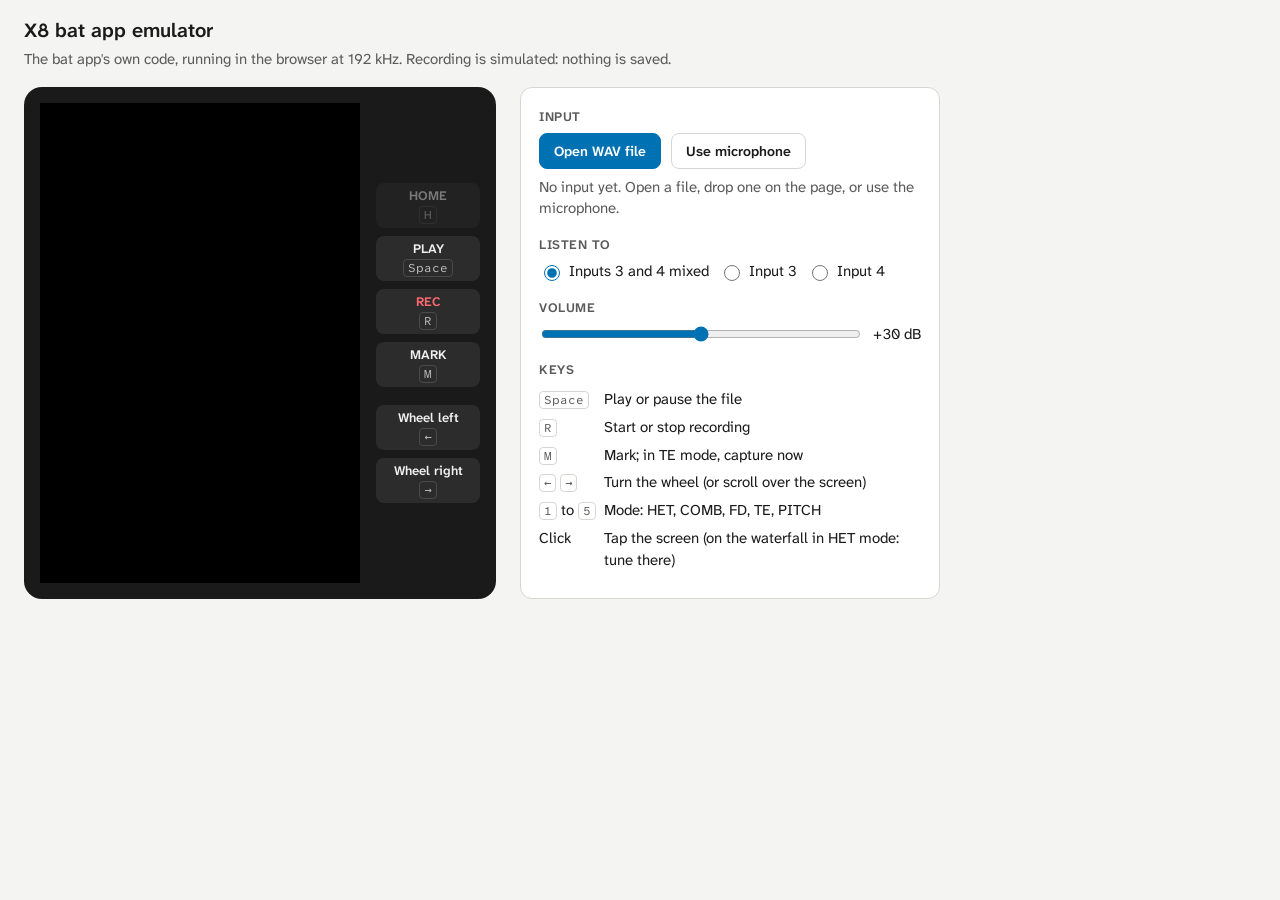
==== web/index.html @ 0a946ba2 "Add the web emulator for the X8 bat app crates/bat-app-web wraps BatApp for JavaScript; web/ is a st" ====
<!doctype html>
<html lang="en">
<head>
<meta charset="utf-8">
<meta name="viewport" content="width=device-width, initial-scale=1">
<title>X8 bat app emulator</title>
<meta name="color-scheme" content="light dark">
<link rel="preconnect" href="https://fonts.googleapis.com">
<link rel="preconnect" href="https://fonts.gstatic.com" crossorigin>
<link rel="stylesheet" href="https://fonts.googleapis.com/css2?family=Atkinson+Hyperlegible+Next:wght@400;600&family=Atkinson+Hyperlegible+Mono:wght@400&display=swap">
<link rel="stylesheet" href="style.css">
</head>
<body>
<header>
  <h1>X8 bat app emulator</h1>
  <p>The bat app's own code, running in the browser at 192 kHz. Recording is simulated: nothing is saved.</p>
</header>

<main>
  <section class="device" aria-label="Recorder">
    <canvas id="screen" width="320" height="480" aria-label="Recorder screen. Click to tap, scroll to turn the wheel."></canvas>
    <div class="controls">
    <div class="hw" role="group" aria-label="Recorder buttons">
      <button type="button" data-button="home" disabled title="Returns to the X8's app launcher, which is not emulated">HOME<kbd>H</kbd></button>
      <button type="button" data-button="play" title="Play or pause the input file (Space)">PLAY<kbd>Space</kbd></button>
      <button type="button" data-button="rec" class="rec" title="Start or stop recording (R)">REC<kbd>R</kbd></button>
      <button type="button" data-button="mark" title="Add a mark; in TE mode, capture now (M)">MARK<kbd>M</kbd></button>
    </div>
    <div class="hw wheel" role="group" aria-label="Wheel">
      <button type="button" data-wheel="-1" title="Turn the wheel left (Left arrow)">Wheel left<kbd>&larr;</kbd></button>
      <button type="button" data-wheel="1" title="Turn the wheel right (Right arrow)">Wheel right<kbd>&rarr;</kbd></button>
    </div>
    </div>
  </section>

  <section class="panel" aria-label="Emulator controls">
    <h2>Input</h2>
    <div class="row">
      <label class="button primary">Open WAV file<input id="file" type="file" accept="audio/*,.wav" hidden></label>
      <button type="button" id="mic">Use microphone</button>
    </div>
    <p id="input-status" class="status">No input yet. Open a file, drop one on the page, or use the microphone.</p>
    <p id="audio-paused" class="notice" hidden>The browser has paused audio until you click the page or press a key.</p>

    <div id="transport" class="transport" hidden>
      <button type="button" id="play">Play</button>
      <input id="seek" type="range" min="0" max="1000" value="0" aria-label="Position">
      <span id="time" class="num">0:00 / 0:00</span>
      <label class="check"><input id="loop" type="checkbox" checked> Loop</label>
    </div>

    <h2>Listen to</h2>
    <div class="row" role="radiogroup" aria-label="Input sent to the headphones">
      <label class="check"><input type="radio" name="source" value="mix" checked> Inputs 3 and 4 mixed</label>
      <label class="check"><input type="radio" name="source" value="3"> Input 3</label>
      <label class="check"><input type="radio" name="source" value="4"> Input 4</label>
    </div>

    <h2>Volume</h2>
    <div class="row">
      <input id="volume" type="range" min="0" max="60" step="1" value="30" aria-label="Volume">
      <span id="volume-value" class="num">+30 dB</span>
    </div>

    <h2>Keys</h2>
    <table class="keys">
      <tr><td><kbd>Space</kbd></td><td>Play or pause the file</td></tr>
      <tr><td><kbd>R</kbd></td><td>Start or stop recording</td></tr>
      <tr><td><kbd>M</kbd></td><td>Mark; in TE mode, capture now</td></tr>
      <tr><td><kbd>&larr;</kbd> <kbd>&rarr;</kbd></td><td>Turn the wheel (or scroll over the screen)</td></tr>
      <tr><td><kbd>1</kbd> to <kbd>5</kbd></td><td>Mode: HET, COMB, FD, TE, PITCH</td></tr>
      <tr><td>Click</td><td>Tap the screen (on the waterfall in HET mode: tune there)</td></tr>
    </table>

    <p id="load" class="status num"></p>
  </section>
</main>

<script type="module" src="app.js"></script>
</body>
</html>
---- web/style.css ----
/* Tokens. The accent and recording colours are the X8 firmware's own blue and
   red, so the page matches the screen it frames. */
:root {
  --bg: #f4f4f2;
  --panel: #ffffff;
  --text: #1b1b1b;
  --muted: #5a5a5a;
  --line: #d6d6d2;
  --accent: #0072b3;      /* X8 blue, darkened for 4.5:1 on white */
  --accent-text: #ffffff;
  --accent-fill: #0072b3; /* filled buttons: white text needs this darker blue for 4.5:1 */
  --rec: #c81d25;
  --device: #1a1a1a;
  --focus: #0092e5;
  color-scheme: light dark;
}
@media (prefers-color-scheme: dark) {
  :root {
    --bg: #121212;
    --panel: #1c1c1c;
    --text: #ececec;
    --muted: #a6a6a6;
    --line: #333333;
    --accent: #0092e5;    /* X8 blue */
    --accent-text: #ffffff;
    --rec: #df252d;
    --device: #000000;
  }
}

* { box-sizing: border-box; }
/* Elements given display rules below still hide when marked hidden. */
[hidden] { display: none !important; }
html { background: var(--bg); color: var(--text); }
body {
  margin: 0;
  font: 15px/1.45 "Atkinson Hyperlegible Next", system-ui, sans-serif;
  min-height: 100vh;
}
.num, kbd, input[type="range"] + .num { font-variant-numeric: tabular-nums; }
kbd {
  font: 12px "Atkinson Hyperlegible Mono", ui-monospace, monospace;
  border: 1px solid var(--line);
  border-radius: 4px;
  padding: 0 4px;
  color: var(--muted);
}
::selection { background: var(--accent); color: var(--accent-text); }
:focus-visible { outline: 2px solid var(--focus); outline-offset: 2px; }

header { padding: 16px 24px 0; }
h1 { font-size: 20px; font-weight: 600; margin: 0; }
header p { margin: 4px 0 0; color: var(--muted); }

main {
  display: grid;
  grid-template-columns: max-content minmax(280px, 420px);
  gap: 24px;
  padding: 16px 24px 24px;
  align-items: start;
}

.device {
  background: var(--device);
  border-radius: 18px;
  padding: 16px;
  width: max-content;
  display: grid;
  grid-template-columns: auto auto;
  gap: 16px;
  align-items: center;
}
/* Buttons beside the screen, so the screen can be as tall as the window allows. */
.controls { display: grid; gap: 18px; }
.controls .hw { flex-direction: column; }
.controls .hw button { width: 104px; }
/* The canvas is the X8's 320 x 480 panel. JS sets its CSS size to a whole or
   half multiple that fits, and pixelated scaling keeps the device fonts sharp. */
#screen {
  display: block;
  image-rendering: pixelated;
  background: #000;
  cursor: pointer;
  touch-action: none;
}
.hw { display: flex; gap: 8px; }
.hw button {
  background: #2c2c2c;
  color: #f0f0f0;
  border: 0;
  border-radius: 8px;
  min-width: 72px;
  min-height: 40px;
  padding: 4px 10px;
  font: 600 13px "Atkinson Hyperlegible Next", system-ui, sans-serif;
  display: grid;
  justify-items: center;
  cursor: pointer;
}
.hw button kbd { border-color: #4a4a4a; color: #bdbdbd; margin-top: 2px; }
.hw button:hover:not(:disabled) { background: #3a3a3a; }
.hw button:disabled { opacity: 0.45; cursor: default; }
.hw button.rec { color: #ff6b70; }
/* Darker than the X8's red, so the white label and key hint reach 4.5:1. */
.hw button.rec[aria-pressed="true"] { background: #b81c23; color: #fff; }
.hw button.rec[aria-pressed="true"] kbd { color: #fff; border-color: rgba(255, 255, 255, 0.6); }

.panel {
  background: var(--panel);
  border: 1px solid var(--line);
  border-radius: 12px;
  padding: 4px 18px 16px;
}
.panel h2 {
  font-size: 13px;
  font-weight: 600;
  text-transform: uppercase;
  letter-spacing: 0.04em;
  color: var(--muted);
  margin: 16px 0 6px;
}
.row { display: flex; gap: 10px; align-items: center; flex-wrap: wrap; }
.status { color: var(--muted); margin: 8px 0 0; }
.notice { margin: 8px 0 0; font-weight: 600; }

button, .button {
  font: 600 14px "Atkinson Hyperlegible Next", system-ui, sans-serif;
  color: var(--text);
  background: transparent;
  border: 1px solid var(--line);
  border-radius: 8px;
  padding: 7px 14px;
  min-height: 36px;
  cursor: pointer;
  display: inline-flex;
  align-items: center;
}
button:hover, .button:hover { border-color: var(--muted); }
.button.primary { background: var(--accent-fill); border-color: var(--accent-fill); color: var(--accent-text); }

.transport {
  display: grid;
  grid-template-columns: auto 1fr auto;
  gap: 10px;
  align-items: center;
  margin-top: 10px;
}
.transport .check { grid-column: 1 / -1; }
.transport #play { min-width: 72px; justify-content: center; }
input[type="range"] { accent-color: var(--accent); min-width: 120px; flex: 1; }
.check { display: inline-flex; gap: 6px; align-items: center; cursor: pointer; }
input[type="radio"], input[type="checkbox"] { accent-color: var(--accent); width: 16px; height: 16px; }

.keys { border-collapse: collapse; width: 100%; }
.keys td { padding: 3px 8px 3px 0; vertical-align: top; }
.keys td:first-child { white-space: nowrap; width: 1%; }

body.dropping main { outline: 3px dashed var(--accent); outline-offset: -8px; }

@media (max-width: 760px) {
  header, main { padding-left: 16px; padding-right: 16px; }
  main { grid-template-columns: 1fr; }
  .device { grid-template-columns: 1fr; justify-items: center; width: auto; }
  .controls .hw button { width: auto; }
  .controls { grid-auto-flow: row; }
  .controls .hw { flex-direction: row; flex-wrap: wrap; justify-content: center; }
}
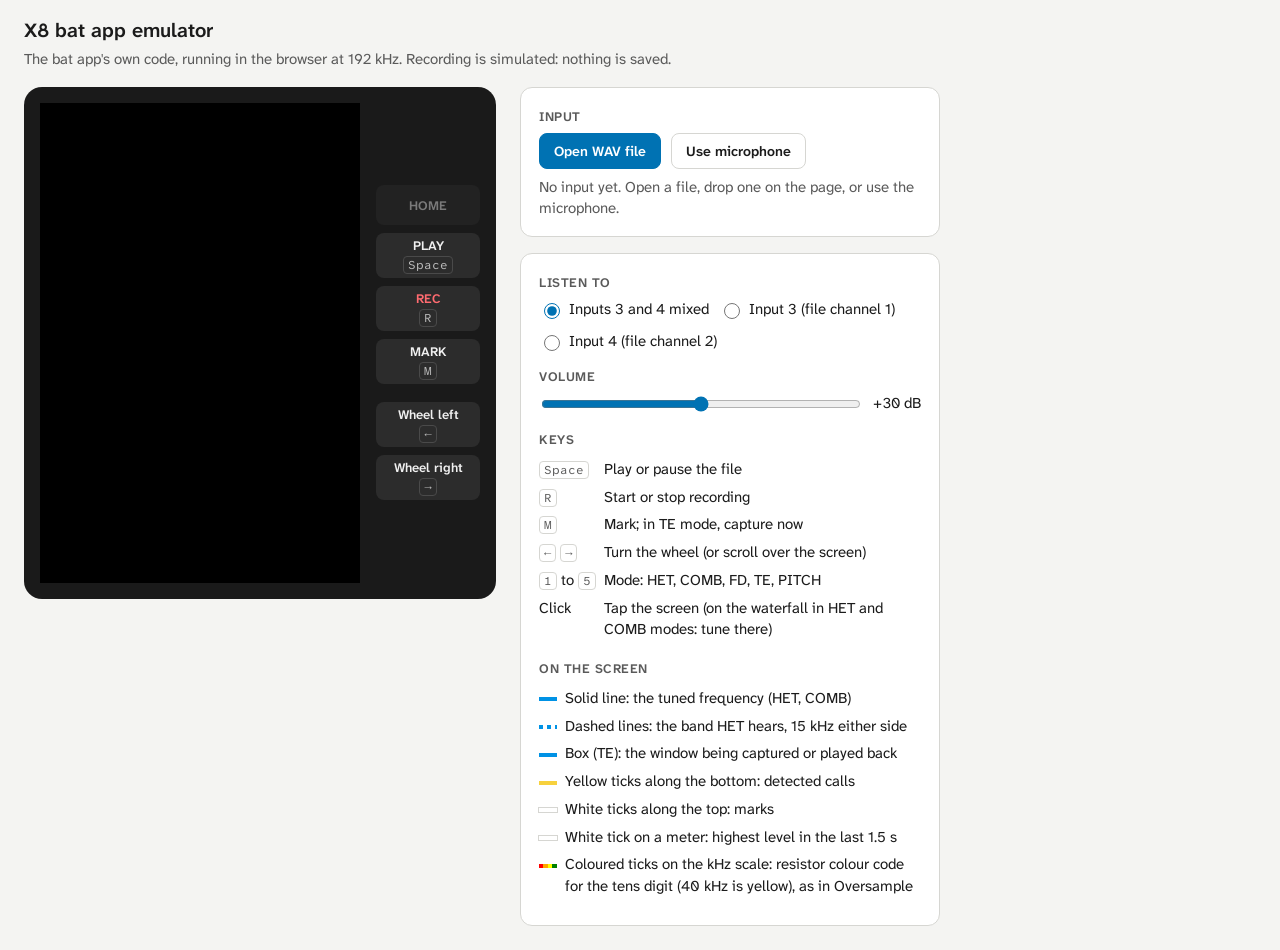
==== commit 2d7bfbdb: "Bat app and emulator: changes from a fresh screenshot review Device screen: the call snapshot now st" ====
--- a/web/index.html
+++ b/web/index.html
@@ -21,19 +21,19 @@
     <canvas id="screen" width="320" height="480" aria-label="Recorder screen. Click to tap, scroll to turn the wheel."></canvas>
     <div class="controls">
     <div class="hw" role="group" aria-label="Recorder buttons">
-      <button type="button" data-button="home" disabled title="Returns to the X8's app launcher, which is not emulated">HOME<kbd>H</kbd></button>
+      <button type="button" data-button="home" disabled title="Returns to the X8's app launcher, which is not emulated">HOME</button>
       <button type="button" data-button="play" title="Play or pause the input file (Space)">PLAY<kbd>Space</kbd></button>
       <button type="button" data-button="rec" class="rec" title="Start or stop recording (R)">REC<kbd>R</kbd></button>
       <button type="button" data-button="mark" title="Add a mark; in TE mode, capture now (M)">MARK<kbd>M</kbd></button>
     </div>
     <div class="hw wheel" role="group" aria-label="Wheel">
-      <button type="button" data-wheel="-1" title="Turn the wheel left (Left arrow)">Wheel left<kbd>&larr;</kbd></button>
-      <button type="button" data-wheel="1" title="Turn the wheel right (Right arrow)">Wheel right<kbd>&rarr;</kbd></button>
+      <button type="button" data-wheel="-1" title="Turn the wheel left: lowers the setting at the bottom of the screen (Left arrow)">Wheel left<kbd>&larr;</kbd></button>
+      <button type="button" data-wheel="1" title="Turn the wheel right: raises the setting at the bottom of the screen (Right arrow)">Wheel right<kbd>&rarr;</kbd></button>
     </div>
     </div>
   </section>
 
-  <section class="panel" aria-label="Emulator controls">
+  <section class="panel input" aria-label="Input">
     <h2>Input</h2>
     <div class="row">
       <label class="button primary">Open WAV file<input id="file" type="file" accept="audio/*,.wav" hidden></label>
@@ -48,12 +48,14 @@
       <span id="time" class="num">0:00 / 0:00</span>
       <label class="check"><input id="loop" type="checkbox" checked> Loop</label>
     </div>
+  </section>
 
+  <section class="panel settings" aria-label="Emulator settings">
     <h2>Listen to</h2>
     <div class="row" role="radiogroup" aria-label="Input sent to the headphones">
       <label class="check"><input type="radio" name="source" value="mix" checked> Inputs 3 and 4 mixed</label>
-      <label class="check"><input type="radio" name="source" value="3"> Input 3</label>
-      <label class="check"><input type="radio" name="source" value="4"> Input 4</label>
+      <label class="check"><input type="radio" name="source" value="3"> Input 3 (file channel 1)</label>
+      <label class="check"><input type="radio" name="source" value="4"> Input 4 (file channel 2)</label>
     </div>
 
     <h2>Volume</h2>
@@ -69,7 +71,18 @@
       <tr><td><kbd>M</kbd></td><td>Mark; in TE mode, capture now</td></tr>
       <tr><td><kbd>&larr;</kbd> <kbd>&rarr;</kbd></td><td>Turn the wheel (or scroll over the screen)</td></tr>
       <tr><td><kbd>1</kbd> to <kbd>5</kbd></td><td>Mode: HET, COMB, FD, TE, PITCH</td></tr>
-      <tr><td>Click</td><td>Tap the screen (on the waterfall in HET mode: tune there)</td></tr>
+      <tr><td>Click</td><td>Tap the screen (on the waterfall in HET and COMB modes: tune there)</td></tr>
+    </table>
+
+    <h2>On the screen</h2>
+    <table class="keys legend">
+      <tr><td><span class="swatch" style="background:#0092e5"></span></td><td>Solid line: the tuned frequency (HET, COMB)</td></tr>
+      <tr><td><span class="swatch dashed"></span></td><td>Dashed lines: the band HET hears, 15 kHz either side</td></tr>
+      <tr><td><span class="swatch" style="background:#0092e5"></span></td><td>Box (TE): the window being captured or played back</td></tr>
+      <tr><td><span class="swatch" style="background:#f7d13d"></span></td><td>Yellow ticks along the bottom: detected calls</td></tr>
+      <tr><td><span class="swatch" style="background:#ffffff; outline:1px solid var(--line)"></span></td><td>White ticks along the top: marks</td></tr>
+      <tr><td><span class="swatch" style="background:#ffffff; outline:1px solid var(--line)"></span></td><td>White tick on a meter: highest level in the last 1.5 s</td></tr>
+      <tr><td><span class="swatch resistor"></span></td><td>Coloured ticks on the kHz scale: resistor colour code for the tens digit (40 kHz is yellow), as in Oversample</td></tr>
     </table>
 
     <p id="load" class="status num"></p>
--- a/web/style.css
+++ b/web/style.css
@@ -55,10 +55,15 @@
 main {
   display: grid;
   grid-template-columns: max-content minmax(280px, 420px);
-  gap: 24px;
+  grid-template-areas: "device input" "device settings";
+  grid-template-rows: auto 1fr;
+  gap: 16px 24px;
   padding: 16px 24px 24px;
   align-items: start;
 }
+.device { grid-area: device; }
+.panel.input { grid-area: input; }
+.panel.settings { grid-area: settings; }
 
 .device {
   background: var(--device);
@@ -154,14 +159,18 @@
 .keys { border-collapse: collapse; width: 100%; }
 .keys td { padding: 3px 8px 3px 0; vertical-align: top; }
 .keys td:first-child { white-space: nowrap; width: 1%; }
+.swatch { display: inline-block; width: 18px; height: 4px; vertical-align: middle; }
+.swatch.dashed { background: repeating-linear-gradient(90deg, #0092e5 0 4px, transparent 4px 8px); }
+.swatch.resistor { background: linear-gradient(90deg, #ff0000 0 25%, #ffa500 25% 50%, #ffff00 50% 75%, #008000 75%); }
 
 body.dropping main { outline: 3px dashed var(--accent); outline-offset: -8px; }
 
 @media (max-width: 760px) {
   header, main { padding-left: 16px; padding-right: 16px; }
-  main { grid-template-columns: 1fr; }
+  /* On a phone, the input comes first: opening a file is the first thing to do. */
+  main { grid-template-columns: 1fr; grid-template-areas: "input" "device" "settings"; grid-template-rows: auto; }
   .device { grid-template-columns: 1fr; justify-items: center; width: auto; }
   .controls .hw button { width: auto; }
   .controls { grid-auto-flow: row; }
-  .controls .hw { flex-direction: row; flex-wrap: wrap; justify-content: center; }
+  .controls .hw { display: grid; grid-template-columns: 1fr 1fr; }
 }
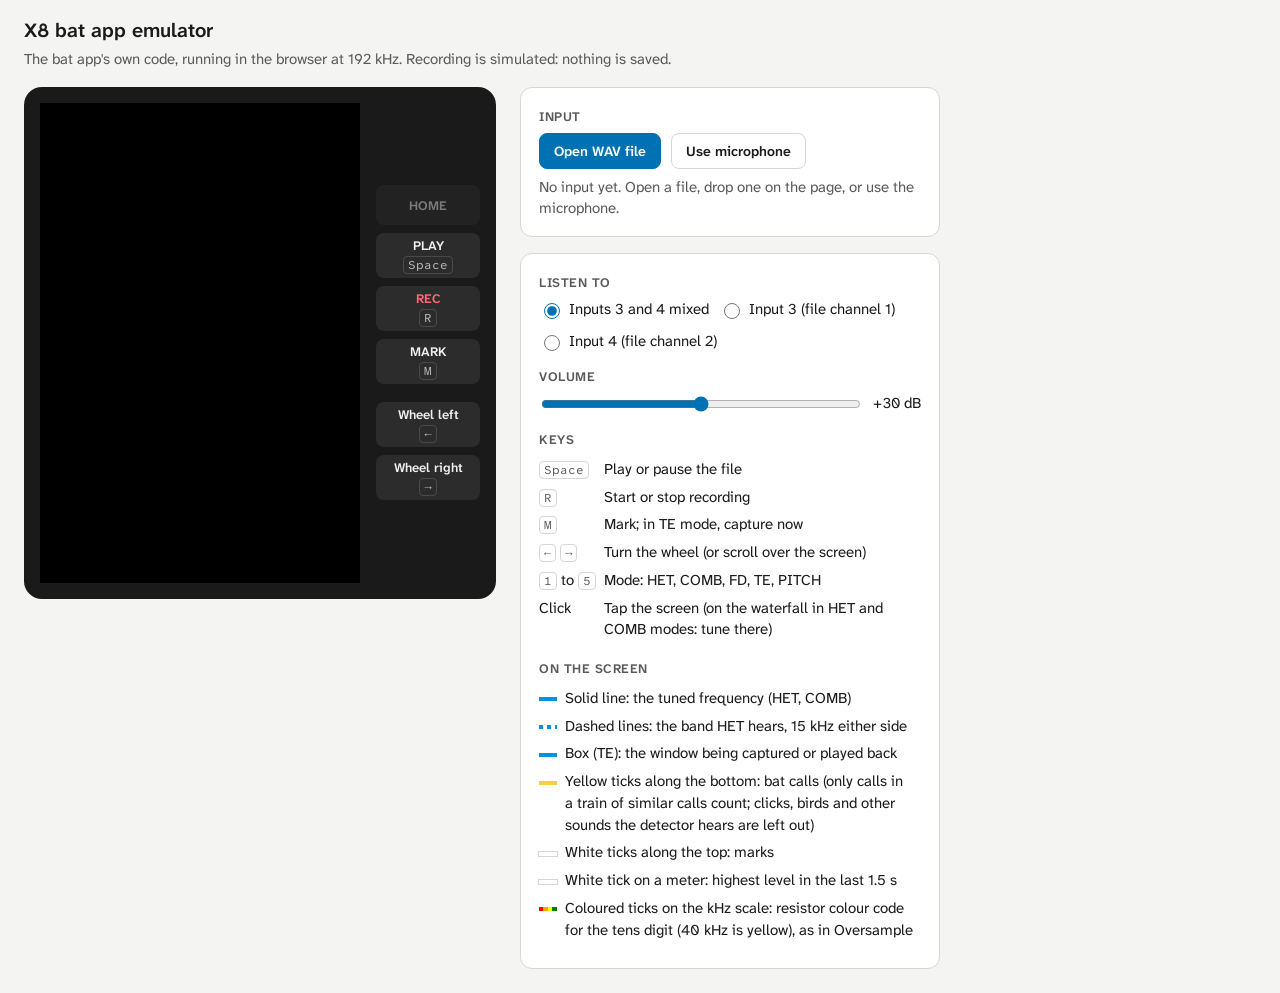
==== commit ece0019a: "Tell bat calls from other sounds: CallClassifier, used by the bat app The call detector fires on cli" ====
--- a/web/index.html
+++ b/web/index.html
@@ -79,7 +79,7 @@
       <tr><td><span class="swatch" style="background:#0092e5"></span></td><td>Solid line: the tuned frequency (HET, COMB)</td></tr>
       <tr><td><span class="swatch dashed"></span></td><td>Dashed lines: the band HET hears, 15 kHz either side</td></tr>
       <tr><td><span class="swatch" style="background:#0092e5"></span></td><td>Box (TE): the window being captured or played back</td></tr>
-      <tr><td><span class="swatch" style="background:#f7d13d"></span></td><td>Yellow ticks along the bottom: detected calls</td></tr>
+      <tr><td><span class="swatch" style="background:#f7d13d"></span></td><td>Yellow ticks along the bottom: bat calls (only calls in a train of similar calls count; clicks, birds and other sounds the detector hears are left out)</td></tr>
       <tr><td><span class="swatch" style="background:#ffffff; outline:1px solid var(--line)"></span></td><td>White ticks along the top: marks</td></tr>
       <tr><td><span class="swatch" style="background:#ffffff; outline:1px solid var(--line)"></span></td><td>White tick on a meter: highest level in the last 1.5 s</td></tr>
       <tr><td><span class="swatch resistor"></span></td><td>Coloured ticks on the kHz scale: resistor colour code for the tens digit (40 kHz is yellow), as in Oversample</td></tr>
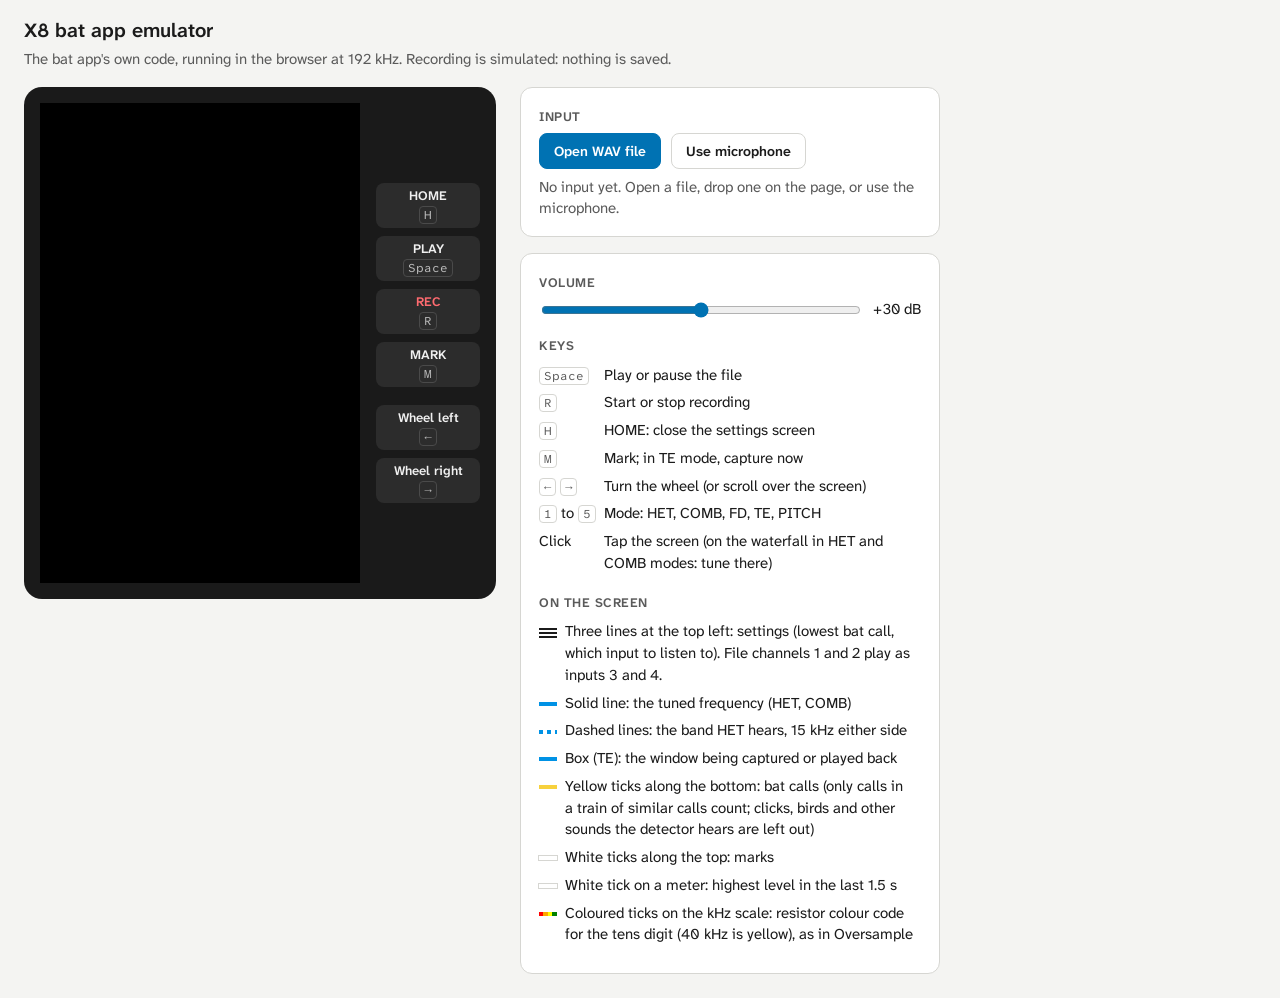
==== commit ebabc78f: "Bat app: settings screen with lowest bat call and listen to A menu button at the left of the title b" ====
--- a/web/index.html
+++ b/web/index.html
@@ -21,7 +21,7 @@
     <canvas id="screen" width="320" height="480" aria-label="Recorder screen. Click to tap, scroll to turn the wheel."></canvas>
     <div class="controls">
     <div class="hw" role="group" aria-label="Recorder buttons">
-      <button type="button" data-button="home" disabled title="Returns to the X8's app launcher, which is not emulated">HOME</button>
+      <button type="button" data-button="home" title="Closes the settings screen (H). On the main screen it would return to the X8's app launcher, which is not emulated.">HOME<kbd>H</kbd></button>
       <button type="button" data-button="play" title="Play or pause the input file (Space)">PLAY<kbd>Space</kbd></button>
       <button type="button" data-button="rec" class="rec" title="Start or stop recording (R)">REC<kbd>R</kbd></button>
       <button type="button" data-button="mark" title="Add a mark; in TE mode, capture now (M)">MARK<kbd>M</kbd></button>
@@ -51,13 +51,6 @@
   </section>
 
   <section class="panel settings" aria-label="Emulator settings">
-    <h2>Listen to</h2>
-    <div class="row" role="radiogroup" aria-label="Input sent to the headphones">
-      <label class="check"><input type="radio" name="source" value="mix" checked> Inputs 3 and 4 mixed</label>
-      <label class="check"><input type="radio" name="source" value="3"> Input 3 (file channel 1)</label>
-      <label class="check"><input type="radio" name="source" value="4"> Input 4 (file channel 2)</label>
-    </div>
-
     <h2>Volume</h2>
     <div class="row">
       <input id="volume" type="range" min="0" max="60" step="1" value="30" aria-label="Volume">
@@ -68,6 +61,7 @@
     <table class="keys">
       <tr><td><kbd>Space</kbd></td><td>Play or pause the file</td></tr>
       <tr><td><kbd>R</kbd></td><td>Start or stop recording</td></tr>
+      <tr><td><kbd>H</kbd></td><td>HOME: close the settings screen</td></tr>
       <tr><td><kbd>M</kbd></td><td>Mark; in TE mode, capture now</td></tr>
       <tr><td><kbd>&larr;</kbd> <kbd>&rarr;</kbd></td><td>Turn the wheel (or scroll over the screen)</td></tr>
       <tr><td><kbd>1</kbd> to <kbd>5</kbd></td><td>Mode: HET, COMB, FD, TE, PITCH</td></tr>
@@ -76,6 +70,7 @@
 
     <h2>On the screen</h2>
     <table class="keys legend">
+      <tr><td><span class="swatch menu"></span></td><td>Three lines at the top left: settings (lowest bat call, which input to listen to). File channels 1 and 2 play as inputs 3 and 4.</td></tr>
       <tr><td><span class="swatch" style="background:#0092e5"></span></td><td>Solid line: the tuned frequency (HET, COMB)</td></tr>
       <tr><td><span class="swatch dashed"></span></td><td>Dashed lines: the band HET hears, 15 kHz either side</td></tr>
       <tr><td><span class="swatch" style="background:#0092e5"></span></td><td>Box (TE): the window being captured or played back</td></tr>
--- a/web/style.css
+++ b/web/style.css
@@ -160,6 +160,7 @@
 .keys td { padding: 3px 8px 3px 0; vertical-align: top; }
 .keys td:first-child { white-space: nowrap; width: 1%; }
 .swatch { display: inline-block; width: 18px; height: 4px; vertical-align: middle; }
+.swatch.menu { height: 10px; background: repeating-linear-gradient(180deg, var(--text) 0 2px, transparent 2px 4px); }
 .swatch.dashed { background: repeating-linear-gradient(90deg, #0092e5 0 4px, transparent 4px 8px); }
 .swatch.resistor { background: linear-gradient(90deg, #ff0000 0 25%, #ffa500 25% 50%, #ffff00 50% 75%, #008000 75%); }
 
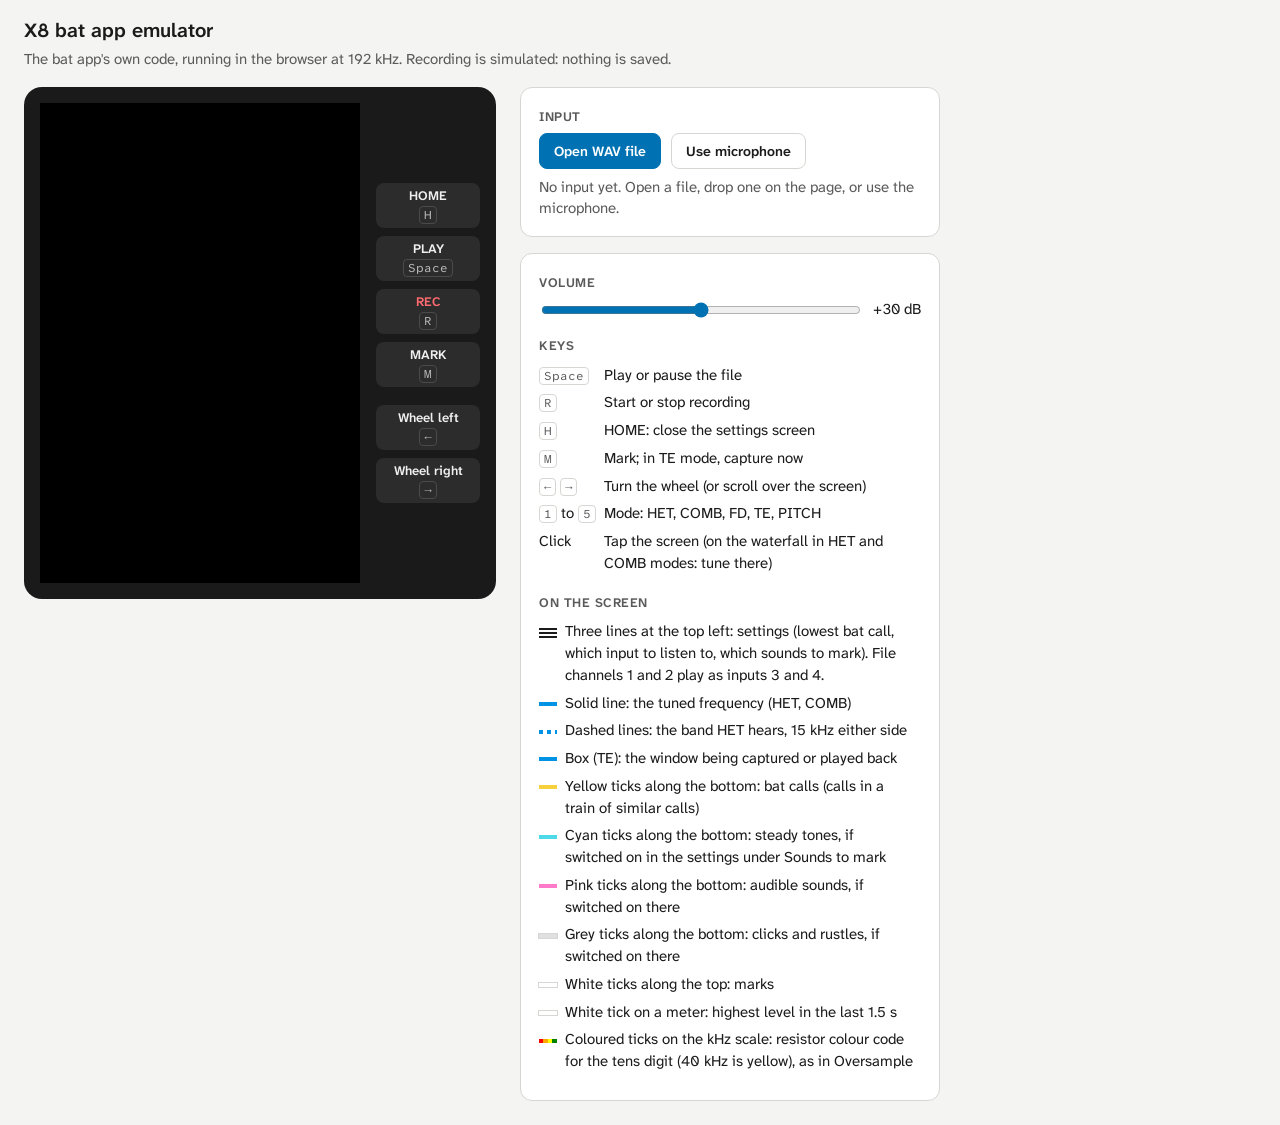
==== commit cedd93d3: "Settings: choose which sounds to mark A "Sounds to mark" section on the settings screen has a switch" ====
--- a/web/index.html
+++ b/web/index.html
@@ -70,11 +70,14 @@
 
     <h2>On the screen</h2>
     <table class="keys legend">
-      <tr><td><span class="swatch menu"></span></td><td>Three lines at the top left: settings (lowest bat call, which input to listen to). File channels 1 and 2 play as inputs 3 and 4.</td></tr>
+      <tr><td><span class="swatch menu"></span></td><td>Three lines at the top left: settings (lowest bat call, which input to listen to, which sounds to mark). File channels 1 and 2 play as inputs 3 and 4.</td></tr>
       <tr><td><span class="swatch" style="background:#0092e5"></span></td><td>Solid line: the tuned frequency (HET, COMB)</td></tr>
       <tr><td><span class="swatch dashed"></span></td><td>Dashed lines: the band HET hears, 15 kHz either side</td></tr>
       <tr><td><span class="swatch" style="background:#0092e5"></span></td><td>Box (TE): the window being captured or played back</td></tr>
-      <tr><td><span class="swatch" style="background:#f7d13d"></span></td><td>Yellow ticks along the bottom: bat calls (only calls in a train of similar calls count; clicks, birds and other sounds the detector hears are left out)</td></tr>
+      <tr><td><span class="swatch" style="background:#f7d13d"></span></td><td>Yellow ticks along the bottom: bat calls (calls in a train of similar calls)</td></tr>
+      <tr><td><span class="swatch" style="background:#4dd9e8"></span></td><td>Cyan ticks along the bottom: steady tones, if switched on in the settings under Sounds to mark</td></tr>
+      <tr><td><span class="swatch" style="background:#ff7ac8"></span></td><td>Pink ticks along the bottom: audible sounds, if switched on there</td></tr>
+      <tr><td><span class="swatch" style="background:#e0e0e0; outline:1px solid var(--line)"></span></td><td>Grey ticks along the bottom: clicks and rustles, if switched on there</td></tr>
       <tr><td><span class="swatch" style="background:#ffffff; outline:1px solid var(--line)"></span></td><td>White ticks along the top: marks</td></tr>
       <tr><td><span class="swatch" style="background:#ffffff; outline:1px solid var(--line)"></span></td><td>White tick on a meter: highest level in the last 1.5 s</td></tr>
       <tr><td><span class="swatch resistor"></span></td><td>Coloured ticks on the kHz scale: resistor colour code for the tens digit (40 kHz is yellow), as in Oversample</td></tr>
